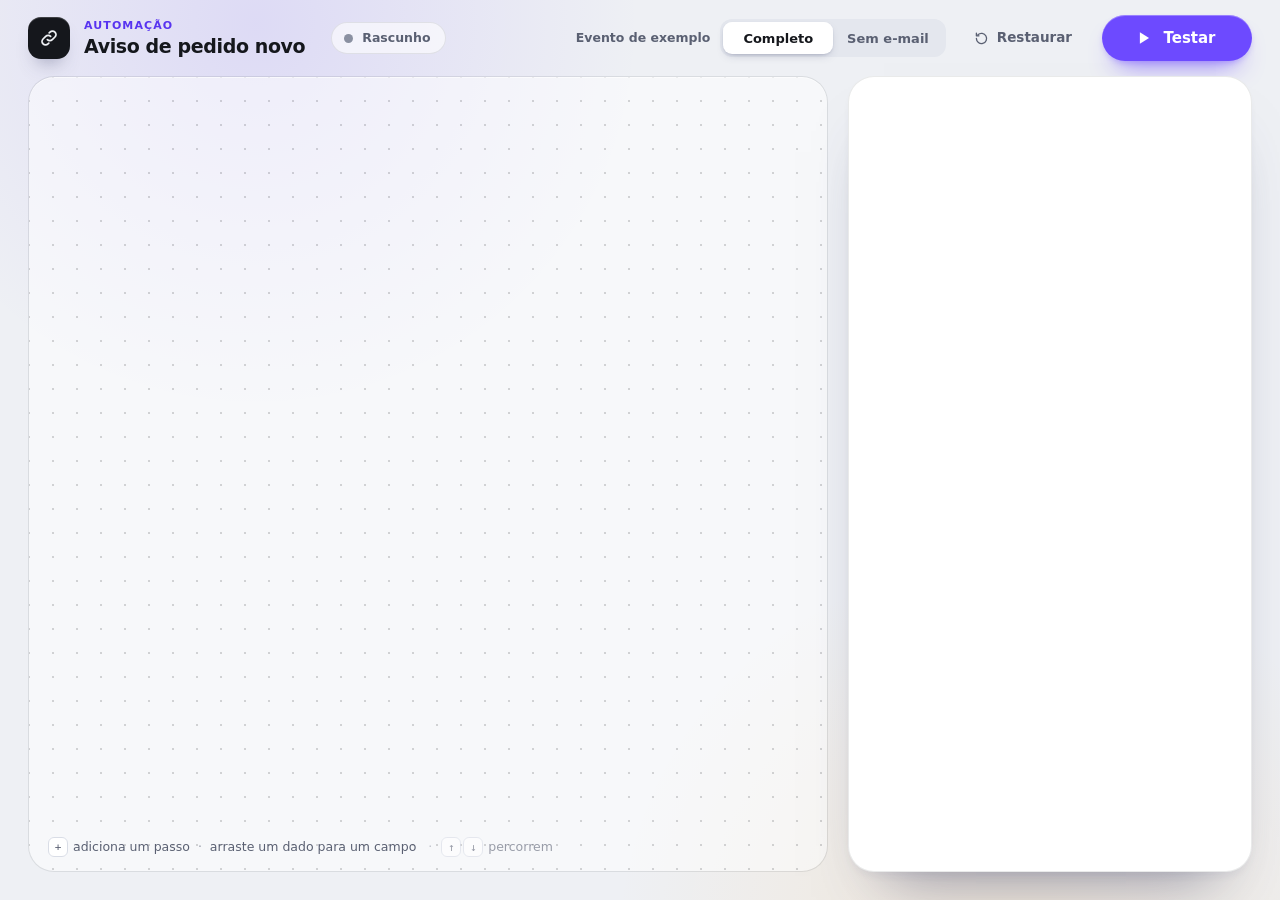
==== pestinha/ui/web/moxen/eslabon/index.html @ ec4cb328 "Ilha em WebEngine com Moxen, áudio do sistema e correção do envio do chat - Nova ilha em HTML (estil" ====
<!DOCTYPE html>
<html lang="pt-BR">
<head>
<meta charset="UTF-8">
<meta name="viewport" content="width=device-width, initial-scale=1">
<title>Diagramas</title>
<!-- una hoja por familia: si van juntas, a veces solo llega la primera -->
<link rel="stylesheet" href="eslabon.css">
<!-- ?tema=oscuro: la misma demo en tinta azulada, con el violeta aclarado -->
<script>if (/[?&]tema=oscuro/.test(location.search)) document.documentElement.dataset.tema = 'oscuro';</script>
</head>
<body>
  <!-- eslabon.js construye los nodos, los cables y el panel del paso (el flujo de ejemplo está en flujoInicial(), dentro del script).
       Aquí van los marcos fijos: [data-lienzo] es el flujo, [data-panel] la configuración del paso elegido,
       [data-probar] lanza el evento de ejemplo y [data-vivo] lee en voz alta lo que ocurre. -->
  <main class="es-escena" data-eslabon>
    <div class="es-fondo" aria-hidden="true"><i class="es-h1"></i><i class="es-h2"></i></div>

    <header class="es-barra">
      <div class="es-marca">
        <span class="es-glifo" aria-hidden="true"><svg viewBox="0 0 24 24"><path d="M10.2 13.8a3.8 3.8 0 0 0 5.4 0l2.9-2.9a3.8 3.8 0 0 0-5.4-5.4l-.9.9"/><path d="M13.8 10.2a3.8 3.8 0 0 0-5.4 0l-2.9 2.9a3.8 3.8 0 0 0 5.4 5.4l.9-.9"/></svg></span>
        <div class="es-titulos">
          <p class="es-etq">Automação</p>
          <h1>Aviso de pedido novo</h1>
        </div>
      </div>
      <p class="es-estado" data-estado data-e="borrador" role="status"><i aria-hidden="true"></i><span data-estado-txt>Rascunho</span></p>
      <div class="es-ctrl">
        <div class="es-evento" role="radiogroup" aria-label="Evento de exemplo">
          <span class="es-evento-et" aria-hidden="true"><span class="es-largo">Evento de exemplo</span><span class="es-corto">Evento</span></span>
          <div class="es-seg" data-seg-evento style="--n:2;--i:0">
            <span class="es-seg-fondo" aria-hidden="true"></span>
            <button type="button" role="radio" aria-checked="true" data-evento="completo">Completo</button>
            <button type="button" role="radio" aria-checked="false" data-evento="sin">Sem e-mail</button>
          </div>
        </div>
        <button class="es-reset" type="button" data-reset>
          <svg viewBox="0 0 24 24" aria-hidden="true"><path d="M4.8 12a7.2 7.2 0 1 0 2.2-5.2M4.8 4.6v3.6h3.6"/></svg>Restaurar
        </button>
        <button class="es-probar" type="button" data-probar data-e="reposo">
          <span class="es-pr-ic" aria-hidden="true">
            <svg class="pr-play" viewBox="0 0 24 24"><path d="M8.6 5.8v12.4L18.6 12z"/></svg>
            <svg class="pr-ok" viewBox="0 0 24 24"><path d="M6.6 12.6l3.8 3.8 7.2-8.2" pathLength="1"/></svg>
            <i class="pr-giro"></i>
          </span>
          <span data-probar-txt>Testar</span>
        </button>
      </div>
    </header>

    <div class="es-cuerpo">
      <section class="es-lienzo" data-lienzo aria-label="Fluxo da automação">
        <div class="es-mundo" data-mundo>
          <svg class="es-cables" data-cables aria-hidden="true">
            <g class="es-pulso is-off" data-pulso><circle class="pu-halo" r="19"/><circle class="pu-nucleo" r="6"/></g>
          </svg>
        </div>
        <p class="es-pista" data-pista><kbd>+</kbd> adiciona um passo <span>·</span> arraste um dado para um campo<span class="es-tec"> <span>·</span> <kbd>↑</kbd><kbd>↓</kbd> percorrem</span></p>
      </section>
      <aside class="es-panel" data-panel aria-label="Configuração do passo"></aside>
    </div>

    <p class="es-vivo" role="status" aria-live="polite" data-vivo></p>
  </main>

  <script src="eslabon.js"></script>
  <script>
  // O diagrama é salvo pela ilha: a cada mudança envia o fluxo; ao abrir recebe o último salvo.
  window.addEventListener('message', ev => {
    const d = ev.data || {};
    if (ev.source !== parent || d.tipo !== 'init' || window.eslabon) return;
    const opc = { alCambiar: ({ flujo }) => parent.postMessage({ tipo: 'salvar', nome: 'diagrama', dados: JSON.stringify({ flujo }) }, '*') };
    if (d.flujo && Array.isArray(d.flujo)) opc.flujo = d.flujo;
    window.eslabon = Eslabon(document.querySelector('[data-eslabon]'), opc);
  });
</script>
</body>
</html>
---- pestinha/ui/web/moxen/eslabon/eslabon.css ----
/* Eslabón · Moxen — los estilos de la demostración y del componente.
   Todos los colores están aquí arriba. La paleta es técnica y luminosa: NIEBLA (la página y el lienzo), TINTA casi negra,
   VIOLETA eléctrico (todo lo que se ejecuta con éxito: el cable entintado, el ✓, el botón de probar) y ÁMBAR (el pulso
   que baja por el cable, lo que falta y lo que falla), con un GRIS azulado para cables y bordes. Las sombras son largas
   y van tintadas del color de la niebla, no de negro. No hay verde: el éxito es violeta con su ✓.
   ?tema=oscuro redefine todo en tinta azulada, con el violeta aclarado cuando hace de texto (--es-violeta-tx). */
:root {
  --es-niebla: #eef0f4;               /* la página */
  --es-lienzo: rgba(255, 255, 255, .5);
  --es-papel: #ffffff;                /* nodos, panel y menús */
  --es-tinta: #15171c;
  --es-suave: #5a6072;                /* texto secundario (AA sobre niebla y sobre papel) */
  --es-tenue: #8a90a1;                /* iconos en reposo y puntos de la retícula */
  --es-gris: #c9cdd6;                 /* cables en reposo */
  --es-borde: #d9dde6;                /* bordes de campos y píldoras */
  --es-linea: rgba(21, 23, 28, .09);
  --es-hover: rgba(21, 23, 28, .05);
  --es-hueco: #e4e7ee;                /* el fondo de los selectores */
  --es-violeta: #6d4aff;              /* relleno: botón, ✓, tinta del cable */
  --es-violeta-tx: #5834f0;           /* el violeta cuando es texto o trazo (AA sobre papel y niebla) */
  --es-violeta-suave: #ece7ff;        /* fondo de fichas, píldoras y selección */
  --es-sobre-violeta: #ffffff;
  --es-ambar: #ffb547;                /* el pulso y los avisos */
  --es-ambar-tx: #8a5300;             /* ámbar oscuro cuando es texto (AA sobre su fondo suave) */
  --es-ambar-suave: #fff0d4;
  --es-sombra: 58, 64, 104;           /* r, g, b de las sombras largas */
  --es-punto: rgba(21, 23, 28, .17);  /* la retícula del lienzo */
  --es-halo-1: rgba(109, 74, 255, .13);
  --es-halo-2: rgba(255, 181, 71, .16);
  --es-curva: cubic-bezier(.22, 1, .36, 1);
  --es-muelle: cubic-bezier(.34, 1.56, .64, 1);          /* eslabon.js lo cambia por un resorte */
  --es-blando: cubic-bezier(.34, 1.3, .64, 1);
  --es-sans: "Plus Jakarta Sans", system-ui, -apple-system, "Segoe UI", sans-serif;
  --es-mono: "Fragment Mono", ui-monospace, "SF Mono", Menlo, Consolas, monospace;
  --es-w: 300px;                      /* el ancho de un nodo (eslabon.js lo ajusta en pantallas estrechas) */
}
:root[data-tema="oscuro"] {
  --es-niebla: #101118;
  --es-lienzo: rgba(255, 255, 255, .025);
  --es-papel: #1a1c26;
  --es-tinta: #eceef6;
  --es-suave: #a3a8ba;
  --es-tenue: #6d7386;
  --es-gris: #383c4c;
  --es-borde: #353949;
  --es-linea: rgba(236, 238, 246, .09);
  --es-hover: rgba(236, 238, 246, .06);
  --es-hueco: #242734;
  --es-violeta: #7d5cff;
  --es-violeta-tx: #b3a3ff;
  --es-violeta-suave: rgba(125, 92, 255, .2);
  --es-ambar-tx: #ffc766;
  --es-ambar-suave: rgba(255, 181, 71, .14);
  --es-sombra: 0, 0, 0;
  --es-punto: rgba(236, 238, 246, .12);
  --es-halo-1: rgba(125, 92, 255, .16);
  --es-halo-2: rgba(255, 181, 71, .06);
}

* { box-sizing: border-box; }
html, body { margin: 0; min-height: 100%; background: var(--es-niebla); color: var(--es-tinta); }
body { font-family: var(--es-sans); -webkit-font-smoothing: antialiased; transition: background-color .5s; }
::selection { background: var(--es-violeta); color: var(--es-sobre-violeta); }
button, input { font: inherit; color: inherit; }
button { cursor: pointer; padding: 0; border: 0; background: none; }
h1, h2, h3, p, ul { margin: 0; padding: 0; }
ul { list-style: none; }
svg { display: block; }
code, kbd { font-family: var(--es-mono); }
.es-vivo { position: absolute; width: 1px; height: 1px; margin: -1px; overflow: hidden; clip-path: inset(50%); white-space: nowrap; }
:focus { outline: none; }
:focus-visible { outline: 2.5px solid var(--es-violeta); outline-offset: 2px; }
[hidden] { display: none !important; }
kbd { display: inline-grid; place-items: center; min-width: 20px; height: 20px; padding: 0 5px; margin: 0 1px; border-radius: 6px; border: 1px solid var(--es-borde); background: var(--es-papel); font: 400 11px/1 var(--es-mono); color: var(--es-suave); }

/* ── el escenario: niebla con dos luces ───────────────────────────── */
.es-escena { position: relative; isolation: isolate; display: flex; flex-direction: column; height: 100vh; height: 100svh; min-height: 700px; overflow: hidden; background: var(--es-niebla); transition: background-color .5s; }
.es-fondo { position: absolute; inset: 0; z-index: -1; overflow: hidden; pointer-events: none; }
.es-fondo i { position: absolute; border-radius: 50%; }
.es-h1 { left: -10%; top: -40%; width: 60%; aspect-ratio: 1; background: radial-gradient(closest-side, var(--es-halo-1), transparent); }
.es-h2 { right: -10%; bottom: -50%; width: 62%; aspect-ratio: 1; background: radial-gradient(closest-side, var(--es-halo-2), transparent); }

/* ── la barra de arriba ───────────────────────────────────────────── */
.es-barra { display: flex; align-items: center; gap: 20px; flex: none; height: 76px; padding: 0 28px; }
.es-marca { display: flex; align-items: center; gap: 14px; min-width: 0; }
.es-glifo { display: grid; place-items: center; flex: none; width: 42px; height: 42px; border-radius: 13px; background: var(--es-tinta); box-shadow: 0 12px 20px -12px rgba(var(--es-sombra), .7), inset 0 1px 0 rgba(255, 255, 255, .18); }
.es-glifo svg { width: 22px; height: 22px; fill: none; stroke: var(--es-niebla); stroke-width: 1.9; stroke-linecap: round; stroke-linejoin: round; }
.es-etq { font: 700 11px/1 var(--es-sans); letter-spacing: .1em; text-transform: uppercase; color: var(--es-violeta-tx); }
.es-titulos h1 { margin-top: 5px; font: 700 19px/1.1 var(--es-sans); letter-spacing: -.02em; white-space: nowrap; }
.es-estado { flex: 0 1 auto; min-width: 0; display: inline-flex; align-items: center; gap: 9px; height: 32px; margin-left: 6px; padding: 0 14px 0 12px; border-radius: 16px; border: 1px solid var(--es-linea); background: rgba(255, 255, 255, .6); font: 600 12.5px/1 var(--es-sans); color: var(--es-suave); white-space: nowrap; transition: background-color .4s, color .4s, border-color .4s; }
:root[data-tema="oscuro"] .es-estado { background: rgba(255, 255, 255, .05); }
.es-estado i { position: relative; flex: none; width: 9px; height: 9px; border-radius: 50%; background: var(--es-tenue); transition: background-color .3s, box-shadow .3s; }
.es-estado[data-e="falta"] { color: var(--es-ambar-tx); } .es-estado[data-e="falta"] i { background: var(--es-ambar); }
.es-estado[data-e="corre"] { color: var(--es-violeta-tx); } .es-estado[data-e="corre"] i { background: var(--es-violeta); animation: es-late 1s ease-in-out infinite; }
.es-estado[data-e="ok"] { color: var(--es-violeta-tx); background: var(--es-violeta-suave); border-color: transparent; } .es-estado[data-e="ok"] i { background: var(--es-violeta); box-shadow: 0 0 0 3.5px rgba(109, 74, 255, .2); }
.es-estado[data-e="falla"] { color: var(--es-ambar-tx); background: var(--es-ambar-suave); border-color: transparent; } .es-estado[data-e="falla"] i { background: var(--es-ambar); box-shadow: 0 0 0 3.5px rgba(255, 181, 71, .3); }
@keyframes es-late { 50% { transform: scale(1.5); opacity: .55; } }

.es-ctrl { display: flex; align-items: center; gap: 16px; margin-left: auto; }
.es-evento { display: flex; align-items: center; gap: 10px; }
.es-evento-et { font: 600 12.5px/1 var(--es-sans); color: var(--es-suave); white-space: nowrap; }
.es-seg { position: relative; display: grid; grid-template-columns: repeat(var(--n, 2), 1fr); padding: 3px; border-radius: 12px; background: var(--es-hueco); }
.es-seg-fondo { position: absolute; top: 3px; bottom: 3px; left: 3px; width: calc((100% - 6px) / var(--n, 2)); border-radius: 9px; background: var(--es-papel); box-shadow: 0 1px 0 rgba(255, 255, 255, .7) inset, 0 4px 10px -4px rgba(var(--es-sombra), .35), 0 1px 2px rgba(var(--es-sombra), .12); transform: translateX(calc(var(--i, 0) * 100%)); transition: transform .55s var(--es-muelle); }
.es-seg button { position: relative; z-index: 1; height: 32px; padding: 0 14px; border-radius: 9px; font: 600 13px/1 var(--es-sans); color: var(--es-suave); white-space: nowrap; transition: color .25s; }
.es-seg button[aria-checked="true"] { color: var(--es-tinta); }
.es-seg button:focus-visible { outline-offset: 1px; }
.es-reset { display: inline-flex; align-items: center; gap: 7px; height: 40px; padding: 0 14px 0 11px; border-radius: 20px; color: var(--es-suave); font: 600 13.5px/1 var(--es-sans); transition: color .25s, background-color .25s; }
.es-reset svg { width: 17px; height: 17px; fill: none; stroke: currentColor; stroke-width: 1.9; stroke-linecap: round; stroke-linejoin: round; transition: transform .8s var(--es-curva); }
@media (hover: hover) { .es-reset:hover { color: var(--es-tinta); background: var(--es-hover); } .es-reset:hover svg { transform: rotate(-240deg); } }

.es-probar { position: relative; flex: none; white-space: nowrap; display: inline-flex; align-items: center; gap: 9px; height: 46px; min-width: 150px; justify-content: center; padding: 0 22px 0 16px; border-radius: 23px; background: var(--es-violeta); color: var(--es-sobre-violeta); font: 700 15px/1 var(--es-sans);
  box-shadow: 0 16px 26px -14px rgba(109, 74, 255, .85), 0 3px 6px -2px rgba(109, 74, 255, .4), inset 0 1px 0 rgba(255, 255, 255, .3); transition: transform .5s var(--es-muelle), box-shadow .4s, background-color .3s, opacity .3s; }
.es-probar:active { transform: scale(.96); }
.es-probar:focus-visible { outline-offset: 4px; }
@media (hover: hover) { .es-probar:hover { transform: translateY(-2px); box-shadow: 0 22px 30px -14px rgba(109, 74, 255, .9), 0 3px 6px -2px rgba(109, 74, 255, .4), inset 0 1px 0 rgba(255, 255, 255, .34); } }
.es-probar[aria-disabled="true"] { cursor: default; box-shadow: 0 8px 14px -10px rgba(109, 74, 255, .6), inset 0 1px 0 rgba(255, 255, 255, .24); transform: none; }
.es-pr-ic { position: relative; flex: none; width: 22px; height: 22px; }
.es-pr-ic svg { position: absolute; inset: 0; width: 22px; height: 22px; transition: transform .5s var(--es-muelle), opacity .2s; }
.pr-play { fill: currentColor; }
.pr-ok { fill: none; stroke: currentColor; stroke-width: 2.6; stroke-linecap: round; stroke-linejoin: round; stroke-dasharray: 1; stroke-dashoffset: 1; opacity: 0; transition: stroke-dashoffset .4s var(--es-curva) .1s, opacity .2s; }
.pr-giro { position: absolute; left: 1px; top: 1px; width: 20px; height: 20px; border-radius: 50%; border: 2.4px solid rgba(255, 255, 255, .35); border-top-color: #fff; opacity: 0; transition: opacity .2s; }
.es-probar[data-e="corre"] .pr-play { opacity: 0; transform: scale(.4); }
.es-probar[data-e="corre"] .pr-giro { opacity: 1; animation: es-gira .7s linear infinite; }
.es-probar[data-e="ok"] .pr-play { opacity: 0; transform: scale(.4); }
.es-probar[data-e="ok"] .pr-ok { opacity: 1; stroke-dashoffset: 0; }
@keyframes es-gira { to { transform: rotate(360deg); } }

/* ── el cuerpo: lienzo y panel ────────────────────────────────────── */
.es-cuerpo { flex: 1; min-height: 0; display: grid; grid-template-columns: minmax(0, 1fr) 404px; gap: 20px; padding: 0 28px 28px; }
.es-lienzo { position: relative; min-width: 0; overflow: auto; overscroll-behavior: contain; border-radius: 26px; border: 1px solid var(--es-linea); background-color: var(--es-lienzo);
  background-image: radial-gradient(circle, var(--es-punto) 1.1px, transparent 1.5px); background-size: 24px 24px; background-position: 12px 12px; background-attachment: local;
  box-shadow: inset 0 1px 0 rgba(255, 255, 255, .6); scrollbar-width: thin; scrollbar-color: var(--es-gris) transparent; }
.es-mundo { position: relative; min-height: 100%; }
.es-cables { position: absolute; left: 0; top: 0; width: 100%; height: 100%; overflow: visible; pointer-events: none; }
.es-pista { position: sticky; bottom: 0; left: 0; display: block; width: max-content; margin: 0 0 0 18px; transform: translateY(-14px); font: 500 12.5px/1 var(--es-sans); color: var(--es-suave); pointer-events: none; transition: opacity .5s; }
.es-pista span { margin: 0 4px; opacity: .6; }
.es-pista.is-fuera { opacity: 0; }

/* los cables: gris en reposo, tinta violeta por donde pasó el pulso */
.es-c-base { fill: none; stroke: var(--es-gris); stroke-width: 2; stroke-linecap: round; stroke-linejoin: round; }
.es-c-tinta { fill: none; stroke: var(--es-violeta); stroke-width: 2.6; stroke-linecap: round; stroke-linejoin: round; stroke-dasharray: 1; stroke-dashoffset: 1; }
.es-c-estela { fill: none; stroke: var(--es-ambar); stroke-width: 3.6; stroke-linecap: round; stroke-linejoin: round; opacity: 0; }
.es-cable { transition: opacity .5s; }
.es-cable.es-apagado { opacity: .28; }
.es-cable.es-nuevo .es-c-base { stroke-dasharray: 1; animation: es-dibuja .7s var(--es-curva) both; }
@keyframes es-dibuja { from { stroke-dashoffset: 1; } to { stroke-dashoffset: 0; } }
.es-cable.es-sale { opacity: 0; transition-duration: .16s; }
.es-pulso { pointer-events: none; transition: opacity .25s; }
.es-pulso.is-off { opacity: 0; }
.pu-halo { fill: var(--es-ambar); opacity: .42; filter: blur(5px); }
.pu-nucleo { fill: var(--es-ambar); stroke: #fff; stroke-width: 2; }
.is-corriendo .es-mas { opacity: 0; scale: .5; pointer-events: none; }

/* el «+» de cada cable */
.es-mas { position: absolute; left: 0; top: 0; z-index: 2; display: grid; place-items: center; width: 22px; height: 22px; border-radius: 50%; background: var(--es-papel); border: 1.5px solid var(--es-gris); color: var(--es-tenue);
  transition: border-color .2s, color .2s, background-color .25s, box-shadow .25s, scale .5s var(--es-muelle), opacity .3s; }
.es-mas svg { width: 12px; height: 12px; fill: none; stroke: currentColor; stroke-width: 2.4; stroke-linecap: round; transition: rotate .5s var(--es-muelle); }
@media (hover: hover) { .es-mas:hover { scale: 1.3; border-color: var(--es-violeta); color: var(--es-violeta-tx); box-shadow: 0 0 0 4px var(--es-violeta-suave); } }
.es-mas:focus-visible { scale: 1.3; border-color: var(--es-violeta); color: var(--es-violeta-tx); }
.es-mas.is-abierto { scale: 1.3; background: var(--es-violeta); border-color: var(--es-violeta); color: #fff; box-shadow: 0 0 0 4px var(--es-violeta-suave); }
.es-mas.is-abierto svg { rotate: 45deg; }
.es-mas.es-entra { animation: es-pop .6s var(--es-muelle) .25s backwards; }
.es-mas.es-sale { opacity: 0; scale: .5; pointer-events: none; transition: opacity .14s, scale .14s; }
.es-rama-etq { position: absolute; left: 0; top: 0; z-index: 1; display: grid; place-items: center; width: 34px; height: 22px; border-radius: 11px; background: var(--es-papel); border: 1px solid var(--es-borde); font: 700 11.5px/1 var(--es-sans); color: var(--es-suave); pointer-events: none; }
.es-rama-etq { transition: background-color .35s, color .35s, border-color .35s; }
.es-rama-etq.is-tomada { background: var(--es-violeta); border-color: var(--es-violeta); color: #fff; }
.es-rama-etq.is-apagada { color: var(--es-tenue); }
.es-rama-etq.es-sale { opacity: 0 !important; transition: opacity .12s; }

/* los nodos */
.es-bloque { position: absolute; left: 0; top: 0; width: var(--es-w); will-change: translate; }
.es-bloque.es-entra { animation: es-entra .65s var(--es-muelle) both; }
.es-bloque.es-sale { animation: es-sale .38s var(--es-curva) forwards; pointer-events: none; }
.es-bloque.is-skip { opacity: .42; transition: opacity .4s; }
@keyframes es-entra { from { opacity: 0; scale: .86; } to { opacity: 1; scale: 1; } }
@keyframes es-sale { to { opacity: 0; scale: .88; } }
@keyframes es-pop { from { scale: 0; opacity: 0; } to { scale: 1; opacity: 1; } }
.es-nodo { position: relative; display: flex; align-items: center; gap: 12px; height: var(--es-nodo-h); padding: 0 14px 0 12px; border-radius: 17px; background: var(--es-papel); border: 1.5px solid var(--es-linea); cursor: pointer; user-select: none;
  box-shadow: 0 1px 0 rgba(255, 255, 255, .8) inset, 0 14px 26px -16px rgba(var(--es-sombra), .5), 0 2px 5px -1px rgba(var(--es-sombra), .1); transition: border-color .3s, box-shadow .35s, background-color .3s; }
@media (hover: hover) { .es-nodo:hover { border-color: var(--es-borde); } }
.es-nodo.is-sel { border-color: var(--es-violeta); box-shadow: 0 0 0 4px rgba(109, 74, 255, .14), 0 14px 26px -16px rgba(var(--es-sombra), .5), 0 2px 5px -1px rgba(var(--es-sombra), .1); }
.es-nodo[data-e="run"] { border-color: var(--es-violeta); box-shadow: 0 0 0 5px rgba(109, 74, 255, .16), 0 18px 30px -14px rgba(109, 74, 255, .5); }
.es-nodo[data-e="ok"] { border-color: rgba(109, 74, 255, .5); }
.es-nodo[data-e="err"] { border-color: var(--es-ambar); box-shadow: 0 0 0 4px rgba(255, 181, 71, .28), 0 14px 26px -16px rgba(var(--es-sombra), .5); }
.es-nodo[data-e="stop"] { border-color: var(--es-tenue); }
.es-nodo.es-ping { animation: es-ping .6s var(--es-muelle); }
@keyframes es-ping { 0% { scale: 1; } 30% { scale: 1.035; } 100% { scale: 1; } }
.es-ic { display: grid; place-items: center; flex: none; width: 36px; height: 36px; border-radius: 11px; background: var(--es-violeta-suave); }
.es-ic svg { width: 19px; height: 19px; fill: none; stroke: var(--es-violeta-tx); stroke-width: 1.8; stroke-linecap: round; stroke-linejoin: round; }
.es-ic[data-tipo="disparador"] { background: var(--es-violeta); box-shadow: inset 0 1px 0 rgba(255, 255, 255, .3); }
.es-ic[data-tipo="disparador"] svg { stroke: #fff; fill: #fff; stroke-width: 1.2; }
.es-ic[data-tipo="si"] { background: var(--es-ambar-suave); }
.es-ic[data-tipo="si"] svg { stroke: var(--es-ambar-tx); }
.es-ic[data-tipo="si"] circle { fill: var(--es-ambar-tx); stroke: none; }
.es-txt { display: flex; flex-direction: column; gap: 4px; min-width: 0; flex: 1; }
.es-nom { font: 700 15px/1.1 var(--es-sans); letter-spacing: -.01em; }
.es-res { font: 400 12px/1.2 var(--es-mono); color: var(--es-suave); white-space: nowrap; overflow: hidden; text-overflow: ellipsis; }
.es-res.is-vacio { color: var(--es-ambar-tx); }
.es-est { position: relative; flex: none; width: 22px; height: 22px; }
.es-est svg { width: 22px; height: 22px; overflow: visible; }
.es-est g, .es-est .e-giro { transform-box: fill-box; transform-origin: center; transition: scale .5s var(--es-muelle), opacity .25s; scale: .3; opacity: 0; }
.e-giro { fill: none; stroke: var(--es-violeta); stroke-width: 2.6; stroke-linecap: round; stroke-dasharray: 14 41; }
.e-ok circle { fill: var(--es-violeta); } .e-ok path { fill: none; stroke: #fff; stroke-width: 2.4; stroke-linecap: round; stroke-linejoin: round; stroke-dasharray: 1; stroke-dashoffset: 1; transition: stroke-dashoffset .4s var(--es-curva) .12s; }
.e-adv circle { fill: var(--es-ambar); stroke: none; } .e-adv path { fill: none; stroke: #3a2300; stroke-width: 2.6; stroke-linecap: round; }
.e-stop circle { fill: var(--es-tenue); } .e-stop path { fill: none; stroke: #fff; stroke-width: 2.6; stroke-linecap: round; }
.es-est[data-e="run"] .e-giro { scale: 1; opacity: 1; animation: es-gira .8s linear infinite; }
.es-est[data-e="ok"] .e-ok { scale: 1; opacity: 1; } .es-est[data-e="ok"] .e-ok path { stroke-dashoffset: 0; }
.es-est[data-e="err"] .e-adv { scale: 1; opacity: 1; }
.es-est[data-e="stop"] .e-stop { scale: 1; opacity: 1; }
.es-est[data-e="falta"] .e-adv { scale: .82; opacity: 1; } .es-est[data-e="falta"] .e-adv circle { fill: var(--es-ambar-suave); stroke: var(--es-ambar); stroke-width: 1.6; } .es-est[data-e="falta"] .e-adv path { stroke: var(--es-ambar-tx); }
.es-x { position: absolute; right: -8px; top: -8px; z-index: 3; display: grid; place-items: center; width: 22px; height: 22px; border-radius: 50%; background: var(--es-tinta); color: var(--es-niebla); box-shadow: 0 6px 10px -4px rgba(var(--es-sombra), .6); opacity: 0; scale: .5; pointer-events: none; transition: opacity .2s, scale .45s var(--es-muelle); }
.es-x svg { width: 12px; height: 12px; fill: none; stroke: currentColor; stroke-width: 2.4; stroke-linecap: round; }
@media (hover: hover) { .es-nodo:hover .es-x { opacity: 1; scale: 1; pointer-events: auto; } }
.es-nodo:focus-visible { outline-offset: 3px; }
@media (hover: none) { .es-nodo.is-sel .es-x { opacity: 1; scale: 1; pointer-events: auto; } }

/* la salida de cada paso: una ficha plegable (o el error) */
.es-salida { position: absolute; left: 0; right: 0; top: calc(var(--es-nodo-h) + 7px); height: 22px; pointer-events: none; }
.es-chip { position: absolute; left: 4px; top: 0; display: inline-flex; align-items: center; gap: 4px; height: 22px; padding: 0 6px 0 10px; border-radius: 11px; background: var(--es-violeta-suave); color: var(--es-violeta-tx); font: 600 11.5px/1 var(--es-sans); white-space: nowrap; opacity: 0; scale: .8; transform-origin: left center; pointer-events: none; transition: opacity .25s, scale .5s var(--es-muelle); }
.es-chip svg { width: 14px; height: 14px; fill: none; stroke: currentColor; stroke-width: 2.2; stroke-linecap: round; stroke-linejoin: round; transition: rotate .45s var(--es-muelle); }
.es-salida.has-salida .es-chip { opacity: 1; scale: 1; pointer-events: auto; }
.es-salida.is-abierta .es-chip svg { rotate: 180deg; }
.es-ficha { position: absolute; left: 0; right: 0; top: 28px; height: var(--fh, 0px); border-radius: 12px; background: var(--es-papel); border: 1px solid var(--es-linea); box-shadow: 0 12px 20px -14px rgba(var(--es-sombra), .5); clip-path: inset(0 0 100% 0 round 12px); opacity: 0; transition: clip-path .55s var(--es-curva), opacity .3s; }
.es-salida.is-abierta .es-ficha { clip-path: inset(0 0 0 0 round 12px); opacity: 1; }
.es-ficha-int { padding: 7px 12px; }
.es-fila { display: flex; justify-content: space-between; gap: 12px; height: 18px; font: 400 11.5px/18px var(--es-mono); }
.es-fila .k { color: var(--es-suave); } .es-fila .v { color: var(--es-violeta-tx); white-space: nowrap; overflow: hidden; text-overflow: ellipsis; }
.es-error { position: absolute; left: 0; right: 0; top: calc(var(--es-nodo-h) + 6px); display: flex; gap: 9px; align-items: flex-start; height: 54px; padding: 8px 11px; border-radius: 12px; background: var(--es-ambar-suave); border: 1px solid var(--es-ambar); opacity: 0; translate: 0 -8px; pointer-events: none; transition: opacity .3s, translate .55s var(--es-muelle); }
.es-error.has-error { opacity: 1; translate: 0 0; }
.es-error .er-ic { flex: none; display: grid; place-items: center; width: 18px; height: 18px; margin-top: 1px; border-radius: 50%; background: var(--es-ambar); }
.es-error .er-ic svg { width: 14px; height: 14px; fill: none; stroke: #3a2300; stroke-width: 2.6; stroke-linecap: round; }
.es-error p { font: 600 12.5px/1.35 var(--es-sans); color: var(--es-ambar-tx); }

/* el final de cada rama: un punto que, al terminar la prueba, se vuelve ✓ */
.es-fin { position: absolute; left: 0; top: 0; width: 10px; height: 10px; }
.es-fin::before { content: ""; position: absolute; inset: 0; border-radius: 50%; background: var(--es-gris); transition: background-color .3s; }
.es-fin::after { content: ""; position: absolute; left: -8px; top: -8px; width: 26px; height: 26px; border-radius: 50%; background: var(--es-violeta); box-shadow: 0 8px 16px -6px rgba(109, 74, 255, .7); scale: 0; transition: scale .6s var(--es-muelle); }
.es-fin svg { position: absolute; left: -8px; top: -8px; z-index: 1; width: 26px; height: 26px; fill: none; stroke: #fff; stroke-width: 2.6; stroke-linecap: round; stroke-linejoin: round; stroke-dasharray: 1; stroke-dashoffset: 1; transition: stroke-dashoffset .45s var(--es-curva) .25s; }
.es-fin.is-ok::after { scale: 1; animation: es-onda .9s var(--es-curva) .12s; }
@keyframes es-onda { from { box-shadow: 0 0 0 0 rgba(109, 74, 255, .55), 0 8px 16px -6px rgba(109, 74, 255, .7); } to { box-shadow: 0 0 0 26px rgba(109, 74, 255, 0), 0 8px 16px -6px rgba(109, 74, 255, .7); } }
.es-fin.is-ok svg { stroke-dashoffset: 0; }
.es-fin.is-skip::before { opacity: .4; }
.es-fin.es-entra { animation: es-pop .6s var(--es-muelle) .3s backwards; }
.es-fin.es-sale { animation: es-sale .3s ease forwards; }

/* ── el panel del paso ────────────────────────────────────────────── */
.es-panel { position: relative; display: flex; flex-direction: column; gap: 14px; min-width: 0; overflow-y: auto; overscroll-behavior: contain; padding: 22px 22px 24px; border-radius: 26px; background: var(--es-papel); border: 1px solid var(--es-linea);
  box-shadow: 0 1px 0 rgba(255, 255, 255, .8) inset, 0 40px 60px -36px rgba(var(--es-sombra), .55), 0 6px 14px -6px rgba(var(--es-sombra), .12); scrollbar-width: thin; scrollbar-color: var(--es-gris) transparent; }
.es-p-cab { display: flex; align-items: center; gap: 13px; }
.es-ic-g { width: 46px; height: 46px; border-radius: 14px; } .es-ic-g svg { width: 23px; height: 23px; }
.es-ic-m { width: 22px; height: 22px; border-radius: 7px; } .es-ic-m svg { width: 13px; height: 13px; }
.es-rot { font: 700 11px/1 var(--es-sans); letter-spacing: .1em; text-transform: uppercase; color: var(--es-violeta-tx); }
.es-p-t h2 { margin-top: 6px; font: 700 22px/1.05 var(--es-sans); letter-spacing: -.025em; }
.es-p-borra { display: grid; place-items: center; width: 36px; height: 36px; margin-left: auto; border-radius: 12px; color: var(--es-tenue); transition: color .25s, background-color .25s; }
.es-p-borra svg { width: 19px; height: 19px; fill: none; stroke: currentColor; stroke-width: 1.8; stroke-linecap: round; stroke-linejoin: round; }
@media (hover: hover) { .es-p-borra:hover { color: var(--es-tinta); background: var(--es-hover); } }
.es-p-desc { font: 500 13.5px/1.45 var(--es-sans); color: var(--es-suave); margin-top: -4px; }
.es-campos { display: grid; gap: 14px; margin-top: 4px; }
.es-campo-g { position: relative; }
.es-et { margin-bottom: 7px; font: 600 12.5px/1 var(--es-sans); color: var(--es-suave); }
.es-campo { position: relative; display: flex; align-items: center; min-height: 46px; padding: 7px 11px; border-radius: 13px; border: 1.5px solid var(--es-borde); background: var(--es-papel); cursor: text; transition: border-color .25s, box-shadow .3s, background-color .3s; }
.es-campo.is-foco { border-color: var(--es-violeta); box-shadow: 0 0 0 4px rgba(109, 74, 255, .14); }
.es-campo.es-alto { min-height: 92px; align-items: flex-start; }
.es-campo.es-fijo { background: var(--es-hueco); border-color: transparent; cursor: default; }
.es-campo.es-fijo code { font: 400 13px/1.2 var(--es-mono); color: var(--es-suave); }
.es-campo.es-plano .es-in { font: 400 14px/1.3 var(--es-mono); }
.es-campo.is-slot-vacio { border-style: dashed; background: rgba(109, 74, 255, .03); }
.es-partes { display: flex; flex-wrap: wrap; align-items: center; gap: 4px 5px; width: 100%; min-height: 30px; }
.es-in { flex: 1; min-width: 60px; height: 28px; padding: 0; border: 0; outline: none; background: transparent; font: 500 14px/1.2 var(--es-sans); color: var(--es-tinta); }
.es-in::placeholder { color: var(--es-tenue); }
.es-tx { font: 500 14px/1.2 var(--es-sans); white-space: pre; }
.es-tok { display: inline-flex; align-items: center; height: 27px; padding: 0 3px 0 9px; border-radius: 9px; background: var(--es-violeta-suave); color: var(--es-violeta-tx); font: 400 12.5px/1 var(--es-mono); white-space: nowrap; user-select: none; }
.es-tok b { font-weight: 400; opacity: .62; }
.es-tok-x { display: grid; place-items: center; width: 0; height: 20px; margin-left: 0; overflow: hidden; border-radius: 6px; opacity: 0; color: inherit; transition: width .3s var(--es-curva), opacity .2s, margin .3s var(--es-curva); }
.es-tok-x svg { width: 11px; height: 11px; flex: none; fill: none; stroke: currentColor; stroke-width: 2.4; stroke-linecap: round; }
.es-tok:hover .es-tok-x, .es-tok-x:focus-visible { width: 20px; margin-left: 2px; opacity: 1; }
@media (hover: none) { .es-tok-x { width: 20px; margin-left: 2px; opacity: .8; } }
.es-tok.is-rota { background: var(--es-ambar-suave); color: var(--es-ambar-tx); box-shadow: inset 0 0 0 1px var(--es-ambar); }
.es-anillo { position: absolute; border-radius: 11px; border: 2px solid var(--es-violeta); pointer-events: none; animation: es-anillo .75s var(--es-curva) forwards; }
@keyframes es-anillo { from { scale: 1; opacity: .9; } to { scale: 1.5 1.9; opacity: 0; } }
.es-campo.is-err { border-color: var(--es-ambar); box-shadow: 0 0 0 4px rgba(255, 181, 71, .3); }
.es-p-err { margin-top: 8px; font: 600 12.5px/1.35 var(--es-sans); color: var(--es-ambar-tx); }
.es-seg-p .es-seg-fondo { box-shadow: 0 1px 0 rgba(255, 255, 255, .7) inset, 0 4px 10px -4px rgba(var(--es-sombra), .35), 0 1px 2px rgba(var(--es-sombra), .12); }
.es-seg-p button { height: 34px; padding: 0 6px; font-size: 13px; }

/* arrastrando una píldora a un campo */
.es-campo.is-zona { border-style: dashed; border-color: rgba(109, 74, 255, .55); background: rgba(109, 74, 255, .05); }
.es-campo.is-sobre { border-style: solid; border-color: var(--es-violeta); background: var(--es-violeta-suave); box-shadow: 0 0 0 5px rgba(109, 74, 255, .16); }
.es-campo.is-sobre::after { content: "Suelta aquí"; position: absolute; right: 10px; top: 50%; translate: 0 -50%; padding: 3px 8px; border-radius: 8px; background: var(--es-violeta); color: #fff; font: 700 11px/1 var(--es-sans); animation: es-pop .45s var(--es-muelle) backwards; }
.es-campo.is-sobre .es-in { opacity: 0; }

.es-datos { margin-top: auto; padding-top: 18px; border-top: 1px solid var(--es-linea); }
.es-d-tit { font: 700 11.5px/1 var(--es-sans); letter-spacing: .09em; text-transform: uppercase; color: var(--es-tenue); }
.es-d-ayuda { margin-top: 8px; font: 500 12.5px/1.4 var(--es-sans); color: var(--es-suave); }
.es-grupo { margin-top: 14px; }
.es-g-tit { display: flex; align-items: center; gap: 8px; }
.es-g-tit b { font: 700 13px/1 var(--es-sans); }
.es-g-tit code { padding: 3px 7px; border-radius: 7px; background: var(--es-hueco); font: 400 11px/1 var(--es-mono); color: var(--es-suave); }
.es-pildoras { display: flex; flex-wrap: wrap; gap: 6px; margin-top: 9px; }
.es-pil { display: inline-flex; align-items: center; gap: 5px; height: 32px; padding: 0 11px 0 5px; border-radius: 10px; border: 1.5px solid var(--es-borde); background: var(--es-papel); cursor: grab; user-select: none; touch-action: pan-y; box-shadow: 0 6px 10px -8px rgba(var(--es-sombra), .5); transition: border-color .2s, transform .35s var(--es-muelle), box-shadow .3s, opacity .25s; }
.es-pil .g { display: grid; place-items: center; width: 14px; color: var(--es-tenue); } .es-pil .g svg { width: 14px; height: 14px; fill: currentColor; }
.es-pil .n { font: 400 12.5px/1 var(--es-mono); color: var(--es-tinta); }
.es-pil .v { max-width: 92px; overflow: hidden; text-overflow: ellipsis; white-space: nowrap; font: 400 11.5px/1 var(--es-mono); color: var(--es-suave); }
@media (hover: hover) { .es-pil:not(:disabled):hover { border-color: rgba(109, 74, 255, .55); transform: translateY(-2px); box-shadow: 0 12px 16px -10px rgba(109, 74, 255, .45); } }
.es-pil:disabled { cursor: default; opacity: .9; }
.es-pil.is-origen { opacity: .3; border-style: dashed; transform: none; }
.es-fantasma { position: fixed; left: 0; top: 0; z-index: 60; margin: 0; pointer-events: none; cursor: grabbing; border-color: var(--es-violeta); background: var(--es-papel); box-shadow: 0 24px 36px -14px rgba(var(--es-sombra), .55), 0 0 0 4px var(--es-violeta-suave); transition: opacity .22s; will-change: transform; }
.es-fantasma.is-cae { opacity: 0; }
.es-fantasma.is-vuelve { opacity: .15; transition: opacity .3s; }
.is-arrastrando, .is-arrastrando * { cursor: grabbing !important; }

/* «@»: la lista de datos dentro de un campo */
.es-arroba { position: absolute; left: 0; right: 0; top: calc(100% + 6px); z-index: 30; padding: 5px; border-radius: 14px; background: var(--es-papel); border: 1px solid var(--es-borde); box-shadow: 0 24px 36px -16px rgba(var(--es-sombra), .55), 0 4px 10px rgba(var(--es-sombra), .1); }
.es-arroba-i { display: flex; justify-content: space-between; gap: 10px; padding: 8px 10px; border-radius: 9px; cursor: pointer; font: 400 12.5px/1 var(--es-mono); }
.es-arroba-i .v { color: var(--es-suave); font-size: 11.5px; max-width: 120px; overflow: hidden; text-overflow: ellipsis; white-space: nowrap; }
.es-arroba-i.is-on { background: var(--es-violeta-suave); color: var(--es-violeta-tx); }
.es-arroba-vacio { padding: 9px 10px; font: 500 12.5px/1 var(--es-sans); color: var(--es-suave); }

/* ── el menú de pasos ─────────────────────────────────────────────── */
.es-menu { position: absolute; left: 0; top: 0; z-index: 40; width: 268px; padding: 12px 8px 8px; border-radius: 20px; background: var(--es-papel); border: 1px solid var(--es-borde);
  box-shadow: 0 1px 0 rgba(255, 255, 255, .8) inset, 0 40px 56px -24px rgba(var(--es-sombra), .6), 0 8px 18px -6px rgba(var(--es-sombra), .16); transform-origin: var(--ox, 0) var(--oy, 20px); }
.es-menu.es-abre { animation: es-menu .55s var(--es-muelle) backwards; }
.es-menu.es-cierra { opacity: 0; scale: .94; transition: opacity .15s, scale .15s; pointer-events: none; }
@keyframes es-menu { from { opacity: 0; scale: .8; } to { opacity: 1; scale: 1; } }
.es-m-tit { padding: 0 8px; font: 700 11.5px/1 var(--es-sans); letter-spacing: .09em; text-transform: uppercase; color: var(--es-tenue); }
.es-m-q { display: flex; align-items: center; gap: 8px; height: 38px; margin: 10px 4px 6px; padding: 0 11px; border-radius: 11px; background: var(--es-hueco); }
.es-m-q svg { flex: none; width: 17px; height: 17px; fill: none; stroke: var(--es-tenue); stroke-width: 1.9; stroke-linecap: round; }
.es-m-in { flex: 1; min-width: 0; height: 100%; padding: 0; border: 0; outline: none; background: transparent; font: 500 14px/1 var(--es-sans); }
.es-m-in::placeholder { color: var(--es-tenue); }
.es-m-lista { display: grid; gap: 2px; }
.es-m-i { display: flex; align-items: center; gap: 12px; height: 54px; padding: 0 10px; border-radius: 13px; cursor: pointer; transition: background-color .2s; }
.es-m-i.is-on { background: var(--es-violeta-suave); }
.es-m-i.is-off { opacity: .5; cursor: default; }
.es-m-i .t { display: flex; flex-direction: column; gap: 4px; min-width: 0; }
.es-m-i b { font: 700 14.5px/1 var(--es-sans); letter-spacing: -.01em; }
.es-m-i .t span { font: 500 12px/1.2 var(--es-sans); color: var(--es-suave); white-space: nowrap; overflow: hidden; text-overflow: ellipsis; }
.es-menu.es-abre .es-m-i { animation: es-m-i .55s var(--es-muelle) var(--d, 0ms) backwards; }
@keyframes es-m-i { from { opacity: 0; translate: -10px 0; } to { opacity: 1; translate: 0 0; } }
.es-m-vacio { padding: 14px 10px; font: 500 13px/1 var(--es-sans); color: var(--es-suave); }

/* ── pantallas estrechas ──────────────────────────────────────────── */
.es-corto { display: none; }
@media (max-width: 1100px) {
  .es-cuerpo { grid-template-columns: minmax(0, 1fr) 360px; }
  .es-largo { display: none; } .es-corto { display: inline; }
}
@media (max-width: 900px) {
  .es-escena { height: auto; min-height: 100svh; overflow: visible; }
  .es-barra { flex-wrap: wrap; height: auto; gap: 12px 14px; padding: 18px 20px 14px; }
  .es-ctrl { margin-left: 0; width: 100%; flex-wrap: wrap; gap: 10px; }
  .es-probar { margin-left: auto; }
  .es-cuerpo { grid-template-columns: minmax(0, 1fr); padding: 0 20px 24px; }
  .es-tec { display: none; }
  .es-lienzo { height: 560px; }
  .es-panel { overflow: visible; }
}
@media (max-width: 560px) {
  .es-barra { padding: 16px 14px 12px; }
  .es-titulos h1 { font-size: 17px; white-space: normal; }
  .es-estado { margin-left: 0; }
  .es-cuerpo { padding: 0 14px 18px; gap: 14px; }
  .es-lienzo { height: 520px; border-radius: 22px; }
  .es-panel { padding: 18px 16px 20px; border-radius: 22px; }
  .es-reset { display: none; }
  .es-evento-et { display: none; }
  .es-ctrl { justify-content: space-between; }
  .es-seg button { padding: 0 10px; }
}

/* ── movimiento reducido: todo cambia de golpe ────────────────────── */
@media (prefers-reduced-motion: reduce) {
  .es-escena *, .es-menu, .es-fantasma { animation: none !important; transition: none !important; }
  .es-bloque.es-entra, .es-bloque.es-sale { animation: none !important; }
}

/* ilha do Pestinha: em janelas estreitas o selo de estado sai para não sobrepor o título */
@media (max-width: 1100px) { .es-estado { display: none; } }
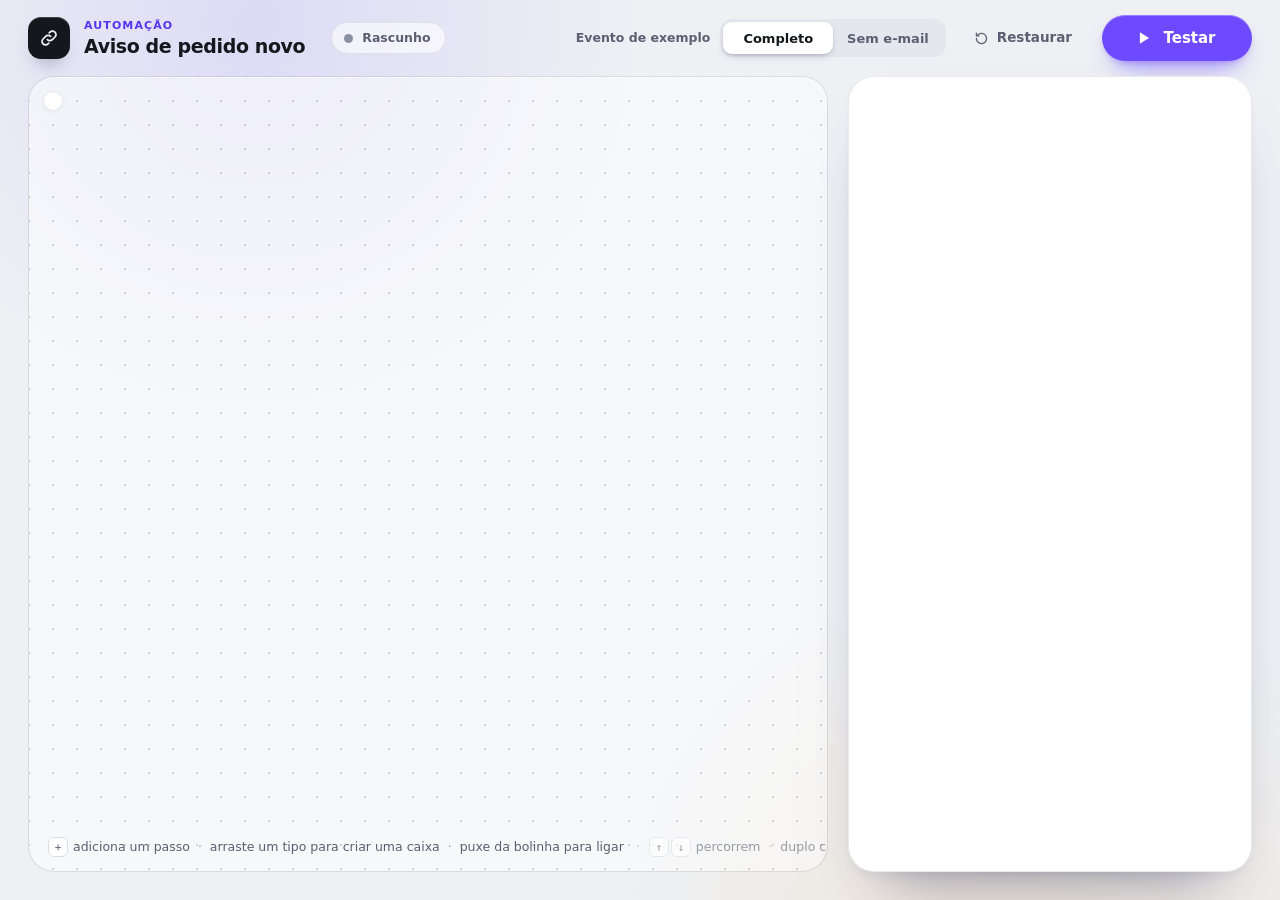
==== commit 8ee5cbec: "Chat profissional com lfm3-omni fixa + eslabon com caixas soltas e fios Chat: modelo preso à lfm3-om" ====
--- a/pestinha/ui/web/moxen/eslabon/index.html
+++ b/pestinha/ui/web/moxen/eslabon/index.html
@@ -54,8 +54,10 @@
           <svg class="es-cables" data-cables aria-hidden="true">
             <g class="es-pulso is-off" data-pulso><circle class="pu-halo" r="19"/><circle class="pu-nucleo" r="6"/></g>
           </svg>
+          <!-- a paleta: arrasta um tipo para criar uma caixa solta em qualquer ponto -->
+          <aside class="es-paleta" data-paleta aria-label="Tipos de passo"></aside>
         </div>
-        <p class="es-pista" data-pista><kbd>+</kbd> adiciona um passo <span>·</span> arraste um dado para um campo<span class="es-tec"> <span>·</span> <kbd>↑</kbd><kbd>↓</kbd> percorrem</span></p>
+        <p class="es-pista" data-pista><kbd>+</kbd> adiciona um passo <span>·</span> arraste um tipo para criar uma caixa <span>·</span> puxe da bolinha para ligar<span class="es-tec"> <span>·</span> <kbd>↑</kbd><kbd>↓</kbd> percorrem <span>·</span> duplo clique no vazio cria uma caixa</span></p>
       </section>
       <aside class="es-panel" data-panel aria-label="Configuração do passo"></aside>
     </div>
@@ -69,8 +71,9 @@
   window.addEventListener('message', ev => {
     const d = ev.data || {};
     if (ev.source !== parent || d.tipo !== 'init' || window.eslabon) return;
-    const opc = { alCambiar: ({ flujo }) => parent.postMessage({ tipo: 'salvar', nome: 'diagrama', dados: JSON.stringify({ flujo }) }, '*') };
+    const opc = { alCambiar: ({ flujo, soltos }) => parent.postMessage({ tipo: 'salvar', nome: 'diagrama', dados: JSON.stringify({ flujo, soltos }) }, '*') };
     if (d.flujo && Array.isArray(d.flujo)) opc.flujo = d.flujo;
+    if (d.soltos && Array.isArray(d.soltos)) opc.soltos = d.soltos;
     window.eslabon = Eslabon(document.querySelector('[data-eslabon]'), opc);
   });
 </script>
--- a/pestinha/ui/web/moxen/eslabon/eslabon.css
+++ b/pestinha/ui/web/moxen/eslabon/eslabon.css
@@ -367,6 +367,38 @@
   .es-seg button { padding: 0 10px; }
 }
 
+/* ── a paleta de tipos: presa ao canto do mundo, acompanha o scroll ── */
+.es-paleta { position: sticky; top: 14px; left: 14px; z-index: 6; display: flex; flex-direction: column; gap: 5px; width: max-content; padding: 9px; border-radius: 16px; background: var(--es-papel); border: 1px solid var(--es-linea); box-shadow: 0 16px 30px -20px rgba(var(--es-sombra), .5), 0 2px 6px -2px rgba(var(--es-sombra), .1); }
+.es-pal-tit { font: 700 9.5px/1 var(--es-sans); letter-spacing: .14em; text-transform: uppercase; color: var(--es-tenue); padding: 2px 6px 4px; }
+.es-pal { display: flex; align-items: center; gap: 8px; padding: 6px 10px 6px 7px; border-radius: 11px; border: 1px solid transparent; background: none; font: 600 12.5px/1 var(--es-sans); color: var(--es-tinta); cursor: grab; transition: background .25s, border-color .25s, translate .35s var(--es-muelle); touch-action: none; }
+.es-pal .es-ic { width: 17px; height: 17px; }
+.es-pal:active { cursor: grabbing; }
+@media (hover: hover) { .es-pal:hover { background: var(--es-violeta-suave); border-color: rgba(109, 74, 255, .3); translate: 0 -1px; } }
+.is-arrastrando, .is-arrastrando * { cursor: grabbing !important; }
+.es-pal-fant { position: fixed; left: 0; top: 0; z-index: 80; display: flex; align-items: center; gap: 8px; padding: 9px 14px 9px 11px; border-radius: 14px; background: var(--es-papel); border: 1.5px dashed var(--es-violeta); color: var(--es-tinta); font: 600 12.5px/1 var(--es-sans); box-shadow: 0 18px 34px -16px rgba(var(--es-sombra), .55); pointer-events: none; opacity: .95; }
+.es-pal-fant .es-ic { width: 17px; height: 17px; }
+
+/* ── caixas soltas: fora do fluxo, a tinta é tracejada ────────────── */
+.es-solto .es-nodo { border-style: dashed; border-color: var(--es-gris); }
+.es-solto-tag { position: absolute; top: -9px; right: 10px; padding: 2.5px 8px; border-radius: 999px; background: var(--es-ambar-suave); border: 1px solid var(--es-ambar); color: var(--es-ambar-tx); font: 700 9px/1 var(--es-sans); letter-spacing: .1em; text-transform: uppercase; pointer-events: none; }
+.es-solto { cursor: grab; }
+.is-movendo .es-solto, .es-solto:active { cursor: grabbing; }
+.es-bloque.es-mov { pointer-events: none; }
+
+/* ── as portas: de onde o fio sai puxando ─────────────────────────── */
+.es-portas { position: absolute; right: -10px; top: 50%; translate: 0 -50%; display: flex; flex-direction: column; gap: 5px; z-index: 3; }
+.es-porta { display: grid; place-items: center; min-width: 15px; height: 15px; padding: 0 3px; border-radius: 999px; background: var(--es-papel); border: 2px solid var(--es-gris); color: var(--es-violeta-tx); font: 800 7.5px/1 var(--es-sans); letter-spacing: .02em; cursor: crosshair; transition: scale .35s var(--es-muelle), border-color .25s, box-shadow .25s; touch-action: none; }
+.es-porta:empty { width: 15px; padding: 0; }
+@media (hover: hover) { .es-porta:hover { scale: 1.35; border-color: var(--es-violeta); box-shadow: 0 0 0 4px var(--es-violeta-suave); } }
+.is-fiando .es-porta { border-color: var(--es-violeta); }
+.is-fiando { cursor: crosshair; }
+
+/* ── o fio puxado e os alvos que ele pode tocar ───────────────────── */
+.es-fio { fill: none; stroke: var(--es-violeta); stroke-width: 2.4; stroke-linecap: round; stroke-dasharray: 7 6; animation: es-fio-corre .7s linear infinite; filter: drop-shadow(0 2px 4px rgba(109, 74, 255, .35)); }
+@keyframes es-fio-corre { to { stroke-dashoffset: -13; } }
+.es-alvo-fio .es-nodo { border-color: var(--es-violeta) !important; box-shadow: 0 0 0 5px var(--es-violeta-suave) !important; }
+.es-mas.es-alvo-fio { scale: 1.45; background: var(--es-violeta); border-color: var(--es-violeta); color: #fff; box-shadow: 0 0 0 5px var(--es-violeta-suave); }
+
 /* ── movimiento reducido: todo cambia de golpe ────────────────────── */
 @media (prefers-reduced-motion: reduce) {
   .es-escena *, .es-menu, .es-fantasma { animation: none !important; transition: none !important; }
